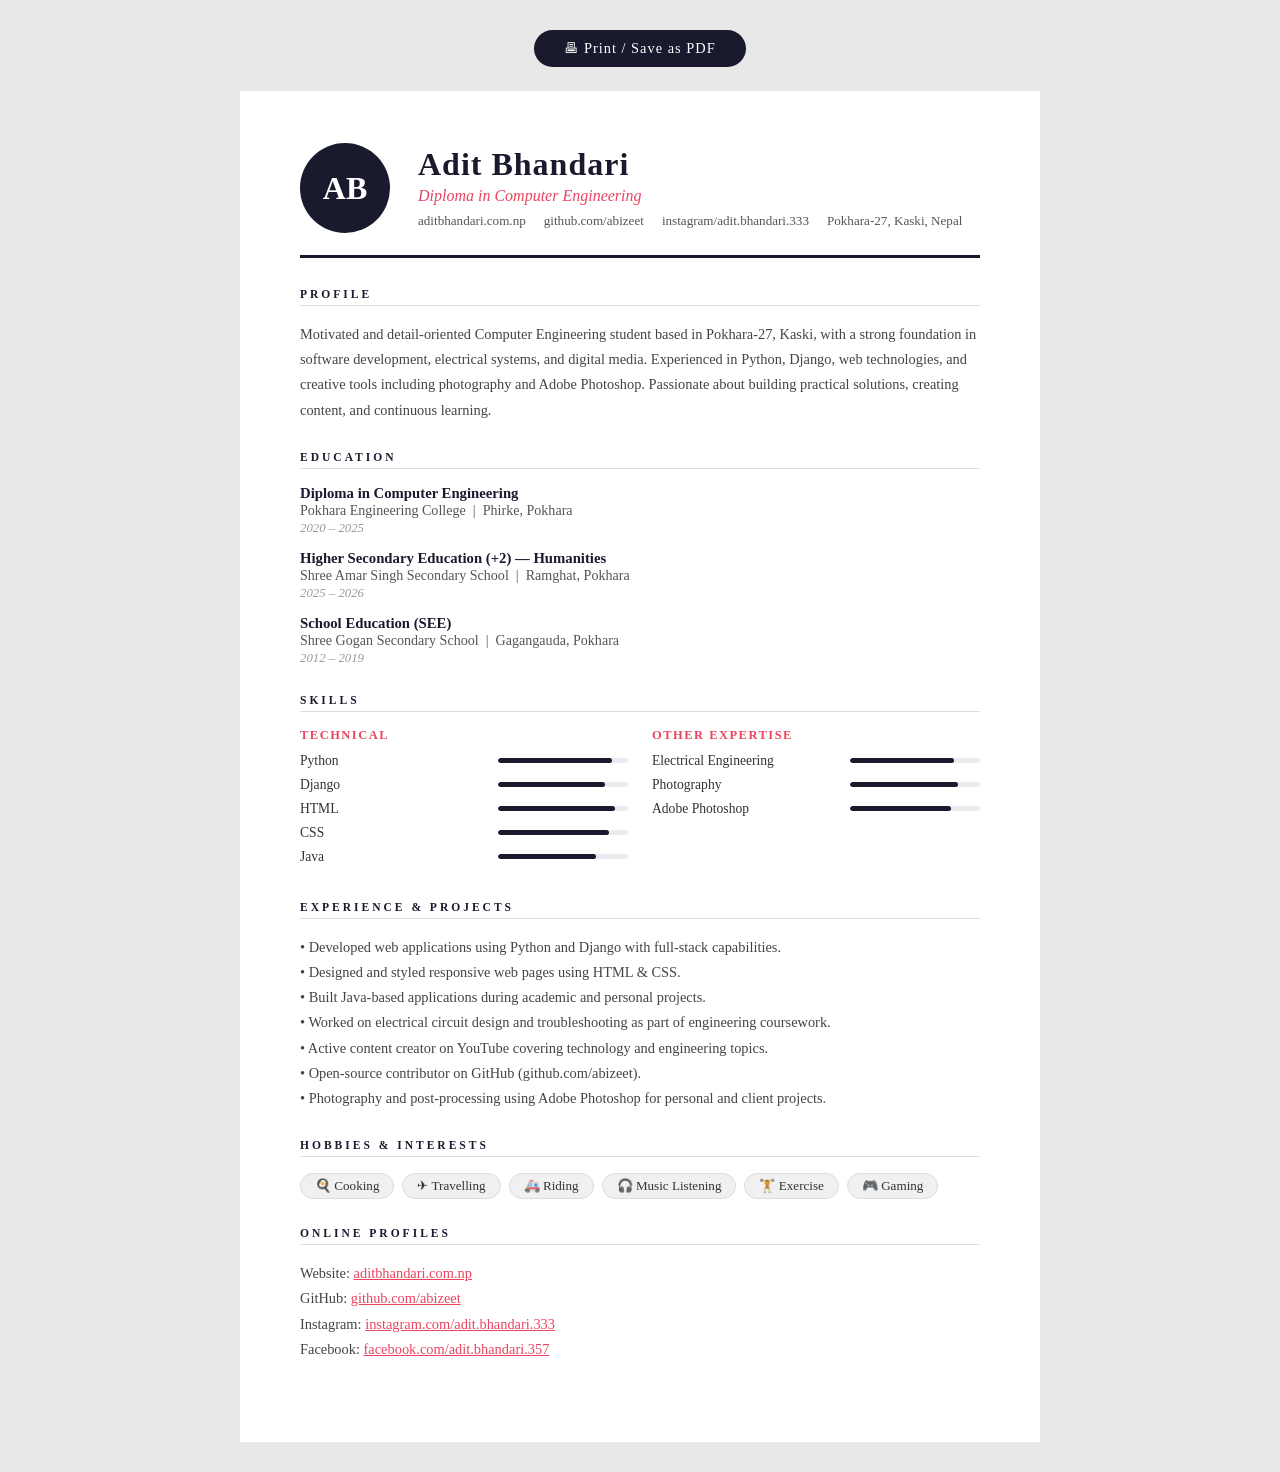
==== cv.html @ db475009 "Add files via upload" ====
<!DOCTYPE html>
<html lang="en">
  <head>
    <meta charset="utf-8" />
    <meta name="viewport" content="width=device-width, initial-scale=1" />
    <title>CV – Adit Bhandari</title>
    <style>
      * { box-sizing: border-box; margin: 0; padding: 0; }
      body {
        font-family: 'Georgia', serif;
        background: #e8e8e8;
        padding: 30px 10px;
        color: #222;
      }
      .page {
        max-width: 800px;
        margin: 0 auto;
        background: #fff;
        padding: 52px 60px;
        min-height: 1100px;
      }

      /* ── TOP HEADER ── */
      .cv-header { border-bottom: 3px solid #1a1a2e; padding-bottom: 22px; margin-bottom: 30px; display: flex; align-items: center; gap: 28px; }
      .cv-avatar { width: 90px; height: 90px; border-radius: 50%; object-fit: cover; border: 3px solid #1a1a2e; flex-shrink: 0; }
      .cv-avatar-placeholder { width: 90px; height: 90px; border-radius: 50%; background: #1a1a2e; display: flex; align-items: center; justify-content: center; font-size: 2rem; color: white; font-weight: bold; flex-shrink: 0; }
      .cv-name { font-size: 2rem; font-weight: bold; letter-spacing: 1px; color: #1a1a2e; line-height: 1.1; }
      .cv-title { font-size: 1rem; color: #e94560; font-style: italic; margin-top: 4px; }
      .cv-contacts { margin-top: 8px; font-size: 0.82rem; color: #555; display: flex; flex-wrap: wrap; gap: 6px 18px; }
      .cv-contacts a { color: #555; text-decoration: none; }
      .cv-contacts a:hover { color: #e94560; }

      /* ── SECTION ── */
      .cv-section { margin-bottom: 28px; }
      .cv-section-title {
        font-size: 0.72rem;
        font-weight: bold;
        text-transform: uppercase;
        letter-spacing: 3px;
        color: #1a1a2e;
        border-bottom: 1px solid #ddd;
        padding-bottom: 5px;
        margin-bottom: 16px;
      }
      .cv-body { font-size: 0.9rem; color: #444; line-height: 1.75; }

      /* ── EDUCATION ENTRY ── */
      .edu-entry { margin-bottom: 14px; }
      .edu-entry .degree { font-weight: bold; color: #1a1a2e; font-size: 0.92rem; }
      .edu-entry .school { color: #555; font-size: 0.88rem; }
      .edu-entry .year { font-size: 0.8rem; color: #999; font-style: italic; margin-top: 2px; }

      /* ── SKILLS TABLE ── */
      .skills-cols { display: grid; grid-template-columns: 1fr 1fr; gap: 24px; }
      .skill-group-label { font-size: 0.78rem; font-weight: bold; color: #e94560; text-transform: uppercase; letter-spacing: 1.5px; margin-bottom: 10px; }
      .skill-row { display: flex; align-items: center; justify-content: space-between; margin-bottom: 8px; }
      .skill-name { font-size: 0.85rem; color: #333; }
      .skill-bar-outer { width: 130px; height: 5px; background: #e9ecef; border-radius: 999px; overflow: hidden; }
      .skill-bar-inner { height: 100%; border-radius: 999px; background: #1a1a2e; }

      /* ── HOBBIES ── */
      .hobby-tags { display: flex; flex-wrap: wrap; gap: 8px; }
      .hobby-tag {
        background: #f0f0f0;
        border: 1px solid #ddd;
        border-radius: 50px;
        padding: 4px 14px;
        font-size: 0.82rem;
        color: #333;
      }

      /* ── PRINT ── */
      .print-btn {
        display: block;
        width: fit-content;
        margin: 0 auto 24px;
        padding: 10px 30px;
        background: #1a1a2e;
        color: white;
        border: none;
        border-radius: 50px;
        font-size: 0.9rem;
        cursor: pointer;
        font-family: Georgia, serif;
        letter-spacing: 1px;
      }
      @media print {
        body { background: white; padding: 0; }
        .page { padding: 30px 40px; box-shadow: none; }
        .print-btn { display: none; }
      }
    </style>
  </head>
  <body>

    <button class="print-btn" onclick="window.print()">&#128438; Print / Save as PDF</button>

    <div class="page">

      <!-- HEADER -->
      <div class="cv-header">
        <div class="cv-avatar-placeholder">AB</div>
        <div>
          <div class="cv-name">Adit Bhandari</div>
          <div class="cv-title">Diploma in Computer Engineering</div>
          <div class="cv-contacts">
            <a href="https://aditbhandari.com.np">aditbhandari.com.np</a>
            <a href="https://github.com/abizeet">github.com/abizeet</a>
            <a href="https://www.instagram.com/adit.bhandari.333">instagram/adit.bhandari.333</a>
            <span>Pokhara-27, Kaski, Nepal</span>
          </div>
        </div>
      </div>

      <!-- PROFILE -->
      <div class="cv-section">
        <div class="cv-section-title">Profile</div>
        <p class="cv-body">
          Motivated and detail-oriented Computer Engineering student based in Pokhara-27, Kaski, with a strong foundation in software development, electrical systems, and digital media. Experienced in Python, Django, web technologies, and creative tools including photography and Adobe Photoshop. Passionate about building practical solutions, creating content, and continuous learning.
        </p>
      </div>

      <!-- EDUCATION -->
      <div class="cv-section">
        <div class="cv-section-title">Education</div>

        <div class="edu-entry">
          <div class="degree">Diploma in Computer Engineering</div>
          <div class="school">Pokhara Engineering College &nbsp;|&nbsp; Phirke, Pokhara</div>
          <div class="year">2020 – 2025</div>
        </div>

        <div class="edu-entry">
          <div class="degree">Higher Secondary Education (+2) — Humanities</div>
          <div class="school">Shree Amar Singh Secondary School &nbsp;|&nbsp; Ramghat, Pokhara</div>
          <div class="year">2025 – 2026</div>
        </div>

        <div class="edu-entry">
          <div class="degree">School Education (SEE)</div>
          <div class="school">Shree Gogan Secondary School &nbsp;|&nbsp; Gagangauda, Pokhara</div>
          <div class="year">2012 – 2019</div>
        </div>
      </div>

      <!-- SKILLS -->
      <div class="cv-section">
        <div class="cv-section-title">Skills</div>
        <div class="skills-cols">

          <div>
            <div class="skill-group-label">Technical</div>

            <div class="skill-row">
              <span class="skill-name">Python</span>
              <div class="skill-bar-outer"><div class="skill-bar-inner" style="width:88%"></div></div>
            </div>
            <div class="skill-row">
              <span class="skill-name">Django</span>
              <div class="skill-bar-outer"><div class="skill-bar-inner" style="width:82%"></div></div>
            </div>
            <div class="skill-row">
              <span class="skill-name">HTML</span>
              <div class="skill-bar-outer"><div class="skill-bar-inner" style="width:90%"></div></div>
            </div>
            <div class="skill-row">
              <span class="skill-name">CSS</span>
              <div class="skill-bar-outer"><div class="skill-bar-inner" style="width:85%"></div></div>
            </div>
            <div class="skill-row">
              <span class="skill-name">Java</span>
              <div class="skill-bar-outer"><div class="skill-bar-inner" style="width:75%"></div></div>
            </div>
          </div>

          <div>
            <div class="skill-group-label">Other Expertise</div>

            <div class="skill-row">
              <span class="skill-name">Electrical Engineering</span>
              <div class="skill-bar-outer"><div class="skill-bar-inner" style="width:80%"></div></div>
            </div>
            <div class="skill-row">
              <span class="skill-name">Photography</span>
              <div class="skill-bar-outer"><div class="skill-bar-inner" style="width:83%"></div></div>
            </div>
            <div class="skill-row">
              <span class="skill-name">Adobe Photoshop</span>
              <div class="skill-bar-outer"><div class="skill-bar-inner" style="width:78%"></div></div>
            </div>
          </div>

        </div>
      </div>

      <!-- PROJECTS / EXPERIENCE -->
      <div class="cv-section">
        <div class="cv-section-title">Experience &amp; Projects</div>
        <p class="cv-body">
          &bull; Developed web applications using Python and Django with full-stack capabilities.<br/>
          &bull; Designed and styled responsive web pages using HTML &amp; CSS.<br/>
          &bull; Built Java-based applications during academic and personal projects.<br/>
          &bull; Worked on electrical circuit design and troubleshooting as part of engineering coursework.<br/>
          &bull; Active content creator on YouTube covering technology and engineering topics.<br/>
          &bull; Open-source contributor on GitHub (github.com/abizeet).<br/>
          &bull; Photography and post-processing using Adobe Photoshop for personal and client projects.
        </p>
      </div>

      <!-- HOBBIES -->
      <div class="cv-section">
        <div class="cv-section-title">Hobbies &amp; Interests</div>
        <div class="hobby-tags">
          <span class="hobby-tag">&#127859; Cooking</span>
          <span class="hobby-tag">&#9992; Travelling</span>
          <span class="hobby-tag">&#128657; Riding</span>
          <span class="hobby-tag">&#127911; Music Listening</span>
          <span class="hobby-tag">&#127947; Exercise</span>
          <span class="hobby-tag">&#127918; Gaming</span>
        </div>
      </div>

      <!-- LINKS -->
      <div class="cv-section">
        <div class="cv-section-title">Online Profiles</div>
        <p class="cv-body">
          Website: <a href="https://aditbhandari.com.np" style="color:#e94560">aditbhandari.com.np</a><br/>
          GitHub: <a href="https://github.com/abizeet" style="color:#e94560">github.com/abizeet</a><br/>
          Instagram: <a href="https://www.instagram.com/adit.bhandari.333" style="color:#e94560">instagram.com/adit.bhandari.333</a><br/>
          Facebook: <a href="https://www.facebook.com/adit.bhandari.357" style="color:#e94560">facebook.com/adit.bhandari.357</a>
        </p>
      </div>

    </div>
  </body>
</html>
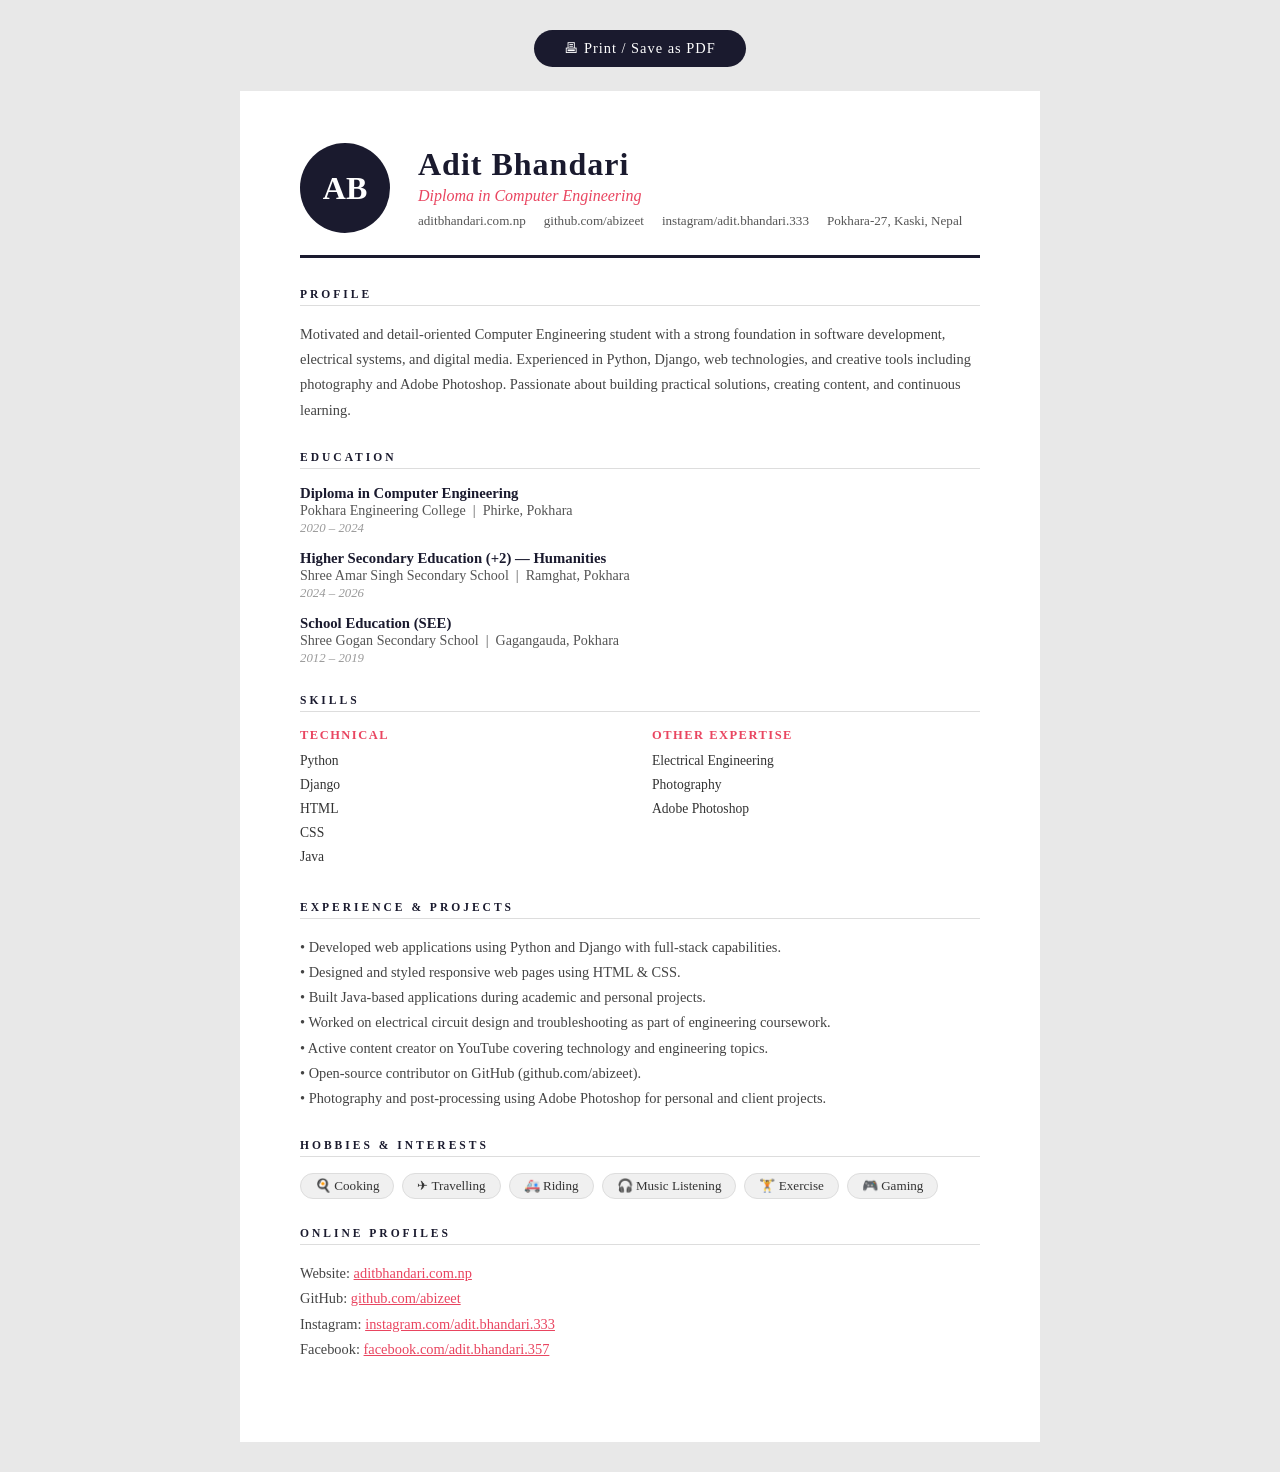
==== commit bbe86b84: "Revise profile description and education years Updated the profile and education years in cv.html." ====
--- a/cv.html
+++ b/cv.html
@@ -116,7 +116,7 @@
       <div class="cv-section">
         <div class="cv-section-title">Profile</div>
         <p class="cv-body">
-          Motivated and detail-oriented Computer Engineering student based in Pokhara-27, Kaski, with a strong foundation in software development, electrical systems, and digital media. Experienced in Python, Django, web technologies, and creative tools including photography and Adobe Photoshop. Passionate about building practical solutions, creating content, and continuous learning.
+          Motivated and detail-oriented Computer Engineering student with a strong foundation in software development, electrical systems, and digital media. Experienced in Python, Django, web technologies, and creative tools including photography and Adobe Photoshop. Passionate about building practical solutions, creating content, and continuous learning.
         </p>
       </div>
 
@@ -127,13 +127,13 @@
         <div class="edu-entry">
           <div class="degree">Diploma in Computer Engineering</div>
           <div class="school">Pokhara Engineering College &nbsp;|&nbsp; Phirke, Pokhara</div>
-          <div class="year">2020 – 2025</div>
+          <div class="year">2020 – 2024</div>
         </div>
 
         <div class="edu-entry">
           <div class="degree">Higher Secondary Education (+2) — Humanities</div>
           <div class="school">Shree Amar Singh Secondary School &nbsp;|&nbsp; Ramghat, Pokhara</div>
-          <div class="year">2025 – 2026</div>
+          <div class="year">2024 – 2026</div>
         </div>
 
         <div class="edu-entry">
@@ -153,23 +153,23 @@
 
             <div class="skill-row">
               <span class="skill-name">Python</span>
-              <div class="skill-bar-outer"><div class="skill-bar-inner" style="width:88%"></div></div>
+              
             </div>
             <div class="skill-row">
               <span class="skill-name">Django</span>
-              <div class="skill-bar-outer"><div class="skill-bar-inner" style="width:82%"></div></div>
+              
             </div>
             <div class="skill-row">
               <span class="skill-name">HTML</span>
-              <div class="skill-bar-outer"><div class="skill-bar-inner" style="width:90%"></div></div>
+              
             </div>
             <div class="skill-row">
               <span class="skill-name">CSS</span>
-              <div class="skill-bar-outer"><div class="skill-bar-inner" style="width:85%"></div></div>
+             
             </div>
             <div class="skill-row">
               <span class="skill-name">Java</span>
-              <div class="skill-bar-outer"><div class="skill-bar-inner" style="width:75%"></div></div>
+              
             </div>
           </div>
 
@@ -178,15 +178,15 @@
 
             <div class="skill-row">
               <span class="skill-name">Electrical Engineering</span>
-              <div class="skill-bar-outer"><div class="skill-bar-inner" style="width:80%"></div></div>
+              
             </div>
             <div class="skill-row">
               <span class="skill-name">Photography</span>
-              <div class="skill-bar-outer"><div class="skill-bar-inner" style="width:83%"></div></div>
+              
             </div>
             <div class="skill-row">
               <span class="skill-name">Adobe Photoshop</span>
-              <div class="skill-bar-outer"><div class="skill-bar-inner" style="width:78%"></div></div>
+              
             </div>
           </div>
 
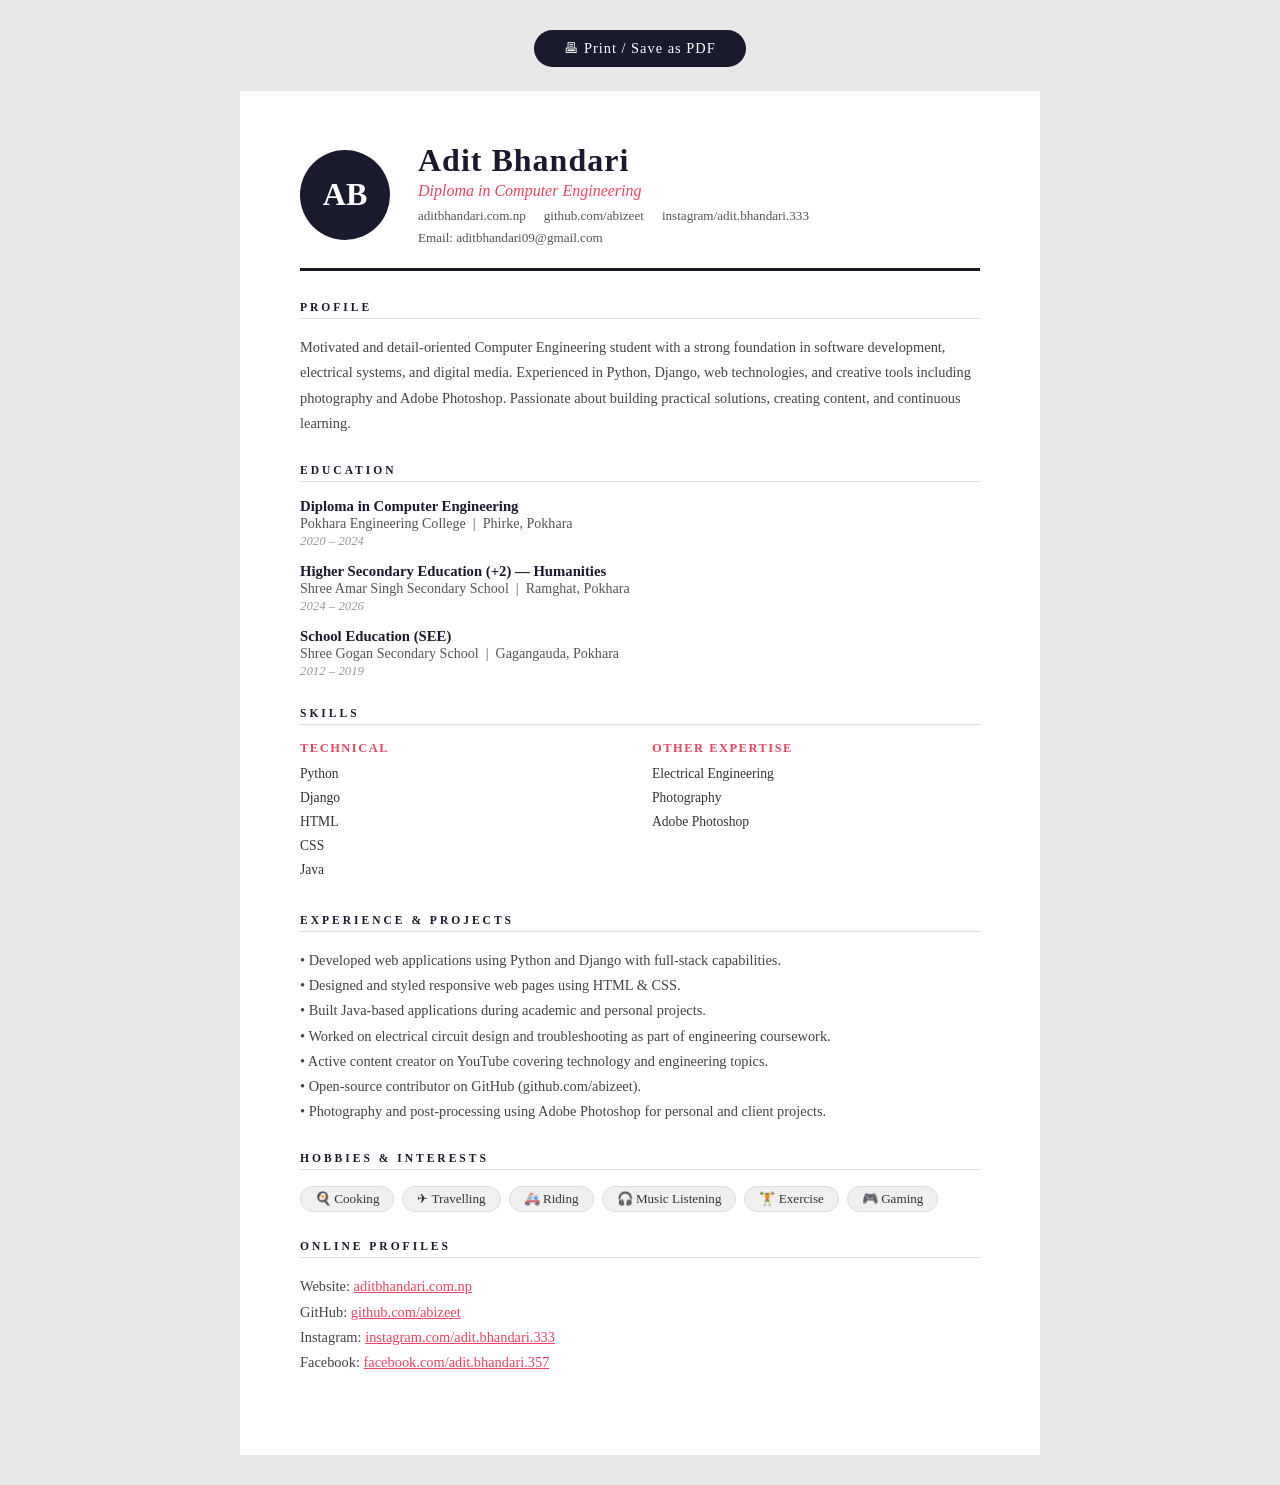
==== commit 4fc275ba: "Update contact information in cv.html" ====
--- a/cv.html
+++ b/cv.html
@@ -107,7 +107,7 @@
             <a href="https://aditbhandari.com.np">aditbhandari.com.np</a>
             <a href="https://github.com/abizeet">github.com/abizeet</a>
             <a href="https://www.instagram.com/adit.bhandari.333">instagram/adit.bhandari.333</a>
-            <span>Pokhara-27, Kaski, Nepal</span>
+            <span> Email: aditbhandari09@gmail.com </span>
           </div>
         </div>
       </div>
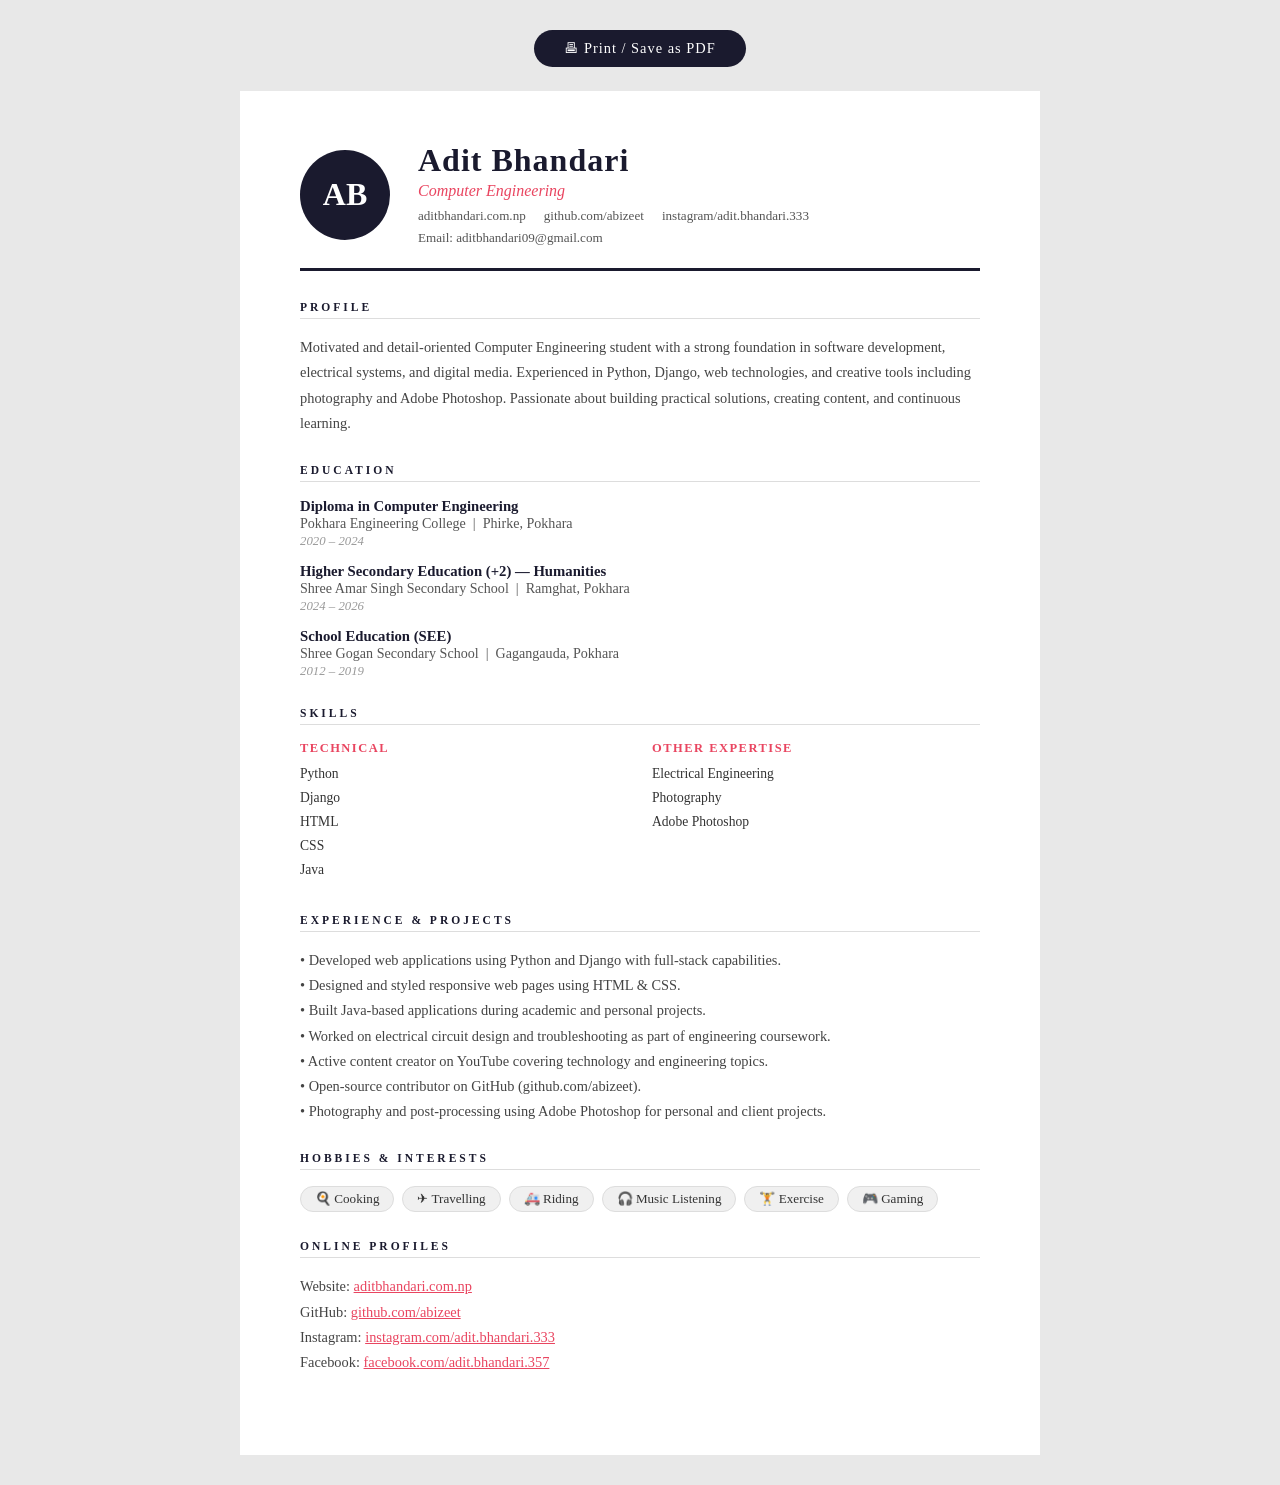
==== commit da778024: "Update CV title from 'Diploma in Computer Engineering' to 'Computer Engineering'" ====
--- a/cv.html
+++ b/cv.html
@@ -102,7 +102,7 @@
         <div class="cv-avatar-placeholder">AB</div>
         <div>
           <div class="cv-name">Adit Bhandari</div>
-          <div class="cv-title">Diploma in Computer Engineering</div>
+          <div class="cv-title"> Computer Engineering</div>
           <div class="cv-contacts">
             <a href="https://aditbhandari.com.np">aditbhandari.com.np</a>
             <a href="https://github.com/abizeet">github.com/abizeet</a>
